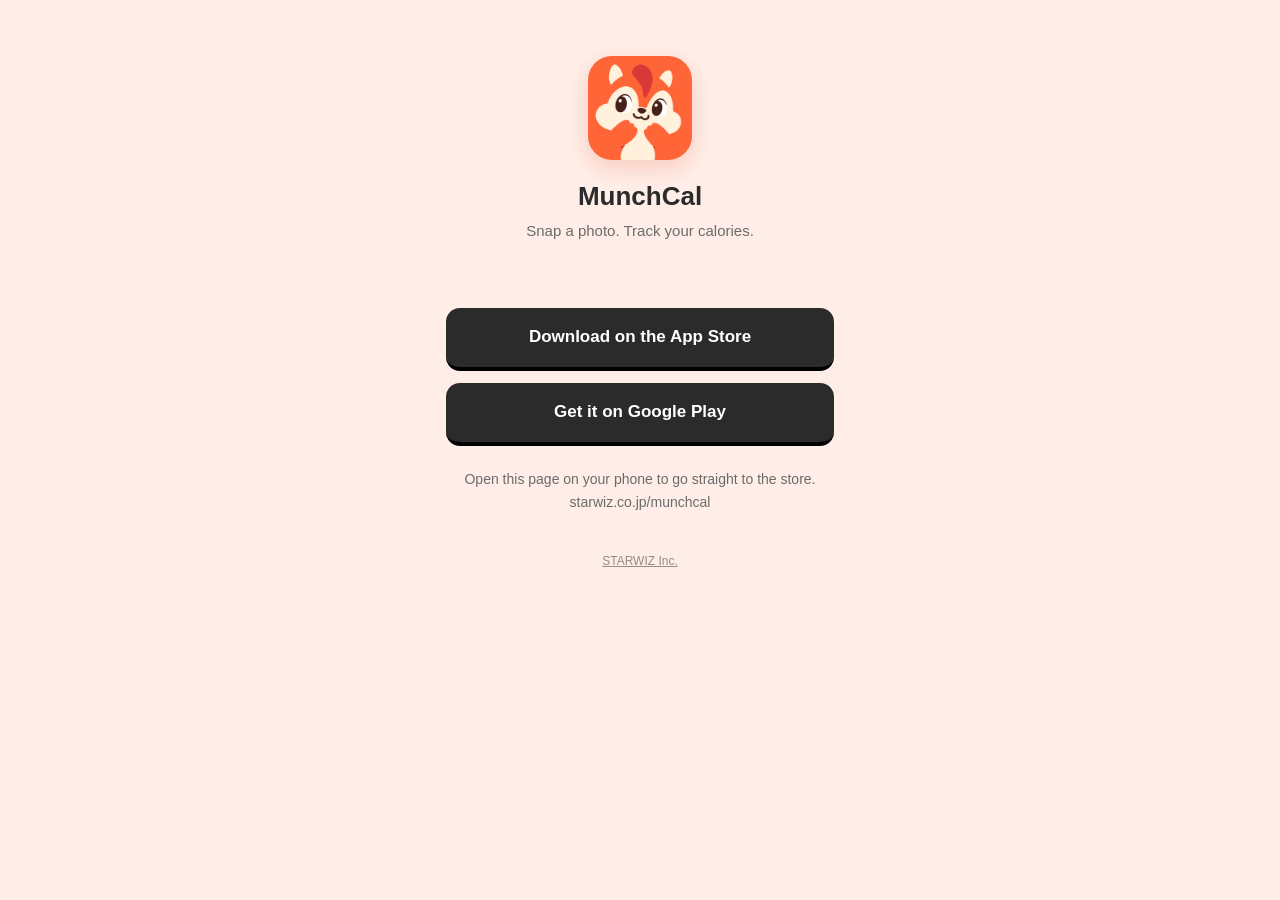
==== munchcal/index.html @ 8a417875 "MunchCal のスマートリンク（starwiz.co.jp/munchcal）を足す SNS に貼る1本のリンク。iPhone・iPad は App Store、Android は Google " ====
<!doctype html>
<html lang="ja">
<head>
<meta charset="utf-8">
<meta name="viewport" content="width=device-width,initial-scale=1">
<title>MunchCal | STARWIZ</title>
<meta name="description" content="写真を撮るだけでカロリーを記録。シマリスといっしょに続ける食事記録アプリ。">
<meta name="robots" content="noindex">
<meta name="theme-color" content="#FFEEE8">
<link rel="icon" href="../img/munchcal-favicon-48.png" type="image/png">
<link rel="apple-touch-icon" href="../img/munchcal-apple-touch-icon.png">
<meta property="og:type" content="website">
<meta property="og:site_name" content="MunchCal">
<meta property="og:title" content="MunchCal：AIカロリー計算・食事記録">
<meta property="og:description" content="写真を撮るだけでカロリーを記録。シマリスといっしょに続ける食事記録アプリ。">
<meta property="og:image" content="https://starwiz.co.jp/img/munchcal-og.png">
<meta property="og:image:width" content="512">
<meta property="og:image:height" content="512">
<meta name="twitter:card" content="summary">
<!--
  SNS のプロフィール・投稿に貼るための「1本のリンク」（2026-11-24）。
  https://starwiz.co.jp/munchcal?src=tiktok のように開くと、
    iPhone・iPad → App Store、Android → Google Play に自動で飛ぶ。
    パソコン・判定できない端末 → このページに両方のボタンを出す。
  TikTok・Instagram の中のブラウザで自動で飛ばない時のために、ボタンは常に出しておく。
  src（どこから来たか）は App Store の ct（キャンペーン名）と、Google Play の referrer（utm_source）に渡す。
  App Store Connect で数を見るには pt（会社の番号）も要る。わかったら下の PT に入れる。
-->
<style>
  :root{--bg:#FFEEE8;--paper:#FFFFFF;--ink:#2B2B2B;--sub:#6B6B6B;--brand:#FF6537;--brand-edge:#D64218;color-scheme:light}
  *{box-sizing:border-box}
  body{margin:0;min-height:100vh;background:var(--bg);color:var(--ink);font-family:"Hiragino Sans","Noto Sans JP",-apple-system,BlinkMacSystemFont,sans-serif;-webkit-font-smoothing:antialiased;line-height:1.7}
  main{max-width:420px;margin:0 auto;padding:56px 16px 40px;text-align:center}
  .logo{width:104px;height:104px;border-radius:24px;margin:0 auto 18px;display:block;box-shadow:0 8px 22px rgba(214,66,24,.20)}
  h1{font-size:26px;margin:0 0 4px;line-height:1.4}
  .lead{color:var(--sub);margin:0 0 28px;font-size:15px}
  .stores{display:flex;flex-direction:column;gap:12px}
  .btn{display:block;text-align:center;text-decoration:none;font-weight:700;font-size:17px;padding:15px 16px;border-radius:14px;background:#2B2B2B;color:#fff;border-bottom:4px solid #000}
  .btn.main{background:var(--brand);border-bottom-color:var(--brand-edge)}
  .status{font-size:14px;color:var(--sub);min-height:22px;margin:0 0 14px}
  .pc{margin-top:22px;font-size:14px;color:var(--sub)}
  footer{margin-top:36px;font-size:12px;color:#9A8A84}
  footer a{color:inherit}
</style>
</head>
<body>
<main>
  <img class="logo" src="../img/munchcal-icon.png" alt="MunchCal">
  <h1>MunchCal</h1>
  <p class="lead" id="lead">写真を撮るだけで、カロリーを記録。</p>
  <p class="status" id="status" aria-live="polite"></p>
  <div class="stores">
    <a class="btn" id="ios" href="https://apps.apple.com/app/id6827327851">App Store で入れる</a>
    <a class="btn" id="android" href="https://play.google.com/store/apps/details?id=jp.co.starwiz.pakumi">Google Play で入れる</a>
  </div>
  <p class="pc" id="pc" hidden>スマホでこのページを開くと、そのままストアに進めます。<br>starwiz.co.jp/munchcal</p>
  <footer><a href="../">STARWIZ Inc.</a></footer>
</main>
<script>
(function () {
  var APP_STORE_ID = '6827327851';
  var PLAY_PACKAGE = 'jp.co.starwiz.pakumi';
  var PT = ''; // App Store Connect の「会社の番号（provider token）」。わかったら入れる

  // どこから来たか（?src=tiktok など）。英数字・-・_ だけ、40文字まで
  var m = location.search.match(/[?&]src=([^&#]*)/);
  var src = m ? decodeURIComponent(m[1]).toLowerCase().replace(/[^a-z0-9_-]/g, '').slice(0, 40) : '';
  if (!src) src = 'direct';

  var ios = 'https://apps.apple.com/app/id' + APP_STORE_ID + '?ct=' + encodeURIComponent(src) + (PT ? '&pt=' + encodeURIComponent(PT) + '&mt=8' : '');
  var referrer = 'utm_source=' + src + '&utm_medium=smartlink&utm_campaign=munchcal';
  var android = 'https://play.google.com/store/apps/details?id=' + PLAY_PACKAGE + '&referrer=' + encodeURIComponent(referrer);

  var iosBtn = document.getElementById('ios');
  var andBtn = document.getElementById('android');
  iosBtn.href = ios;
  andBtn.href = android;

  // 日本語以外の人には英語で
  var ja = (navigator.language || '').toLowerCase().indexOf('ja') === 0;
  if (!ja) {
    document.documentElement.lang = 'en';
    document.getElementById('lead').textContent = 'Snap a photo. Track your calories.';
    iosBtn.textContent = 'Download on the App Store';
    andBtn.textContent = 'Get it on Google Play';
    document.getElementById('pc').innerHTML = 'Open this page on your phone to go straight to the store.<br>starwiz.co.jp/munchcal';
  }

  var ua = navigator.userAgent || '';
  // iPadOS はパソコンの Mac と名乗るので、指で触れる画面かどうかで見分ける
  var isIOS = /iPhone|iPad|iPod/.test(ua) || (/Macintosh/.test(ua) && navigator.maxTouchPoints > 1);
  var isAndroid = /Android/i.test(ua);
  var status = document.getElementById('status');

  if (isIOS || isAndroid) {
    var target = isIOS ? ios : android;
    var mine = isIOS ? iosBtn : andBtn;
    var other = isIOS ? andBtn : iosBtn;
    mine.className = 'btn main';
    other.parentNode.appendChild(other); // 自分の端末のボタンを上に
    status.textContent = ja ? 'ストアを開いています…' : 'Opening the store…';
    setTimeout(function () {
      // 自動で飛ばなかった時（アプリ内ブラウザなど）はボタンを押してもらう
      status.textContent = ja ? '開かない時は、下のボタンを押してください。' : 'If nothing happens, tap the button below.';
    }, 1500);
    location.replace(target);
  } else {
    document.getElementById('pc').hidden = false;
  }
})();
</script>
</body>
</html>
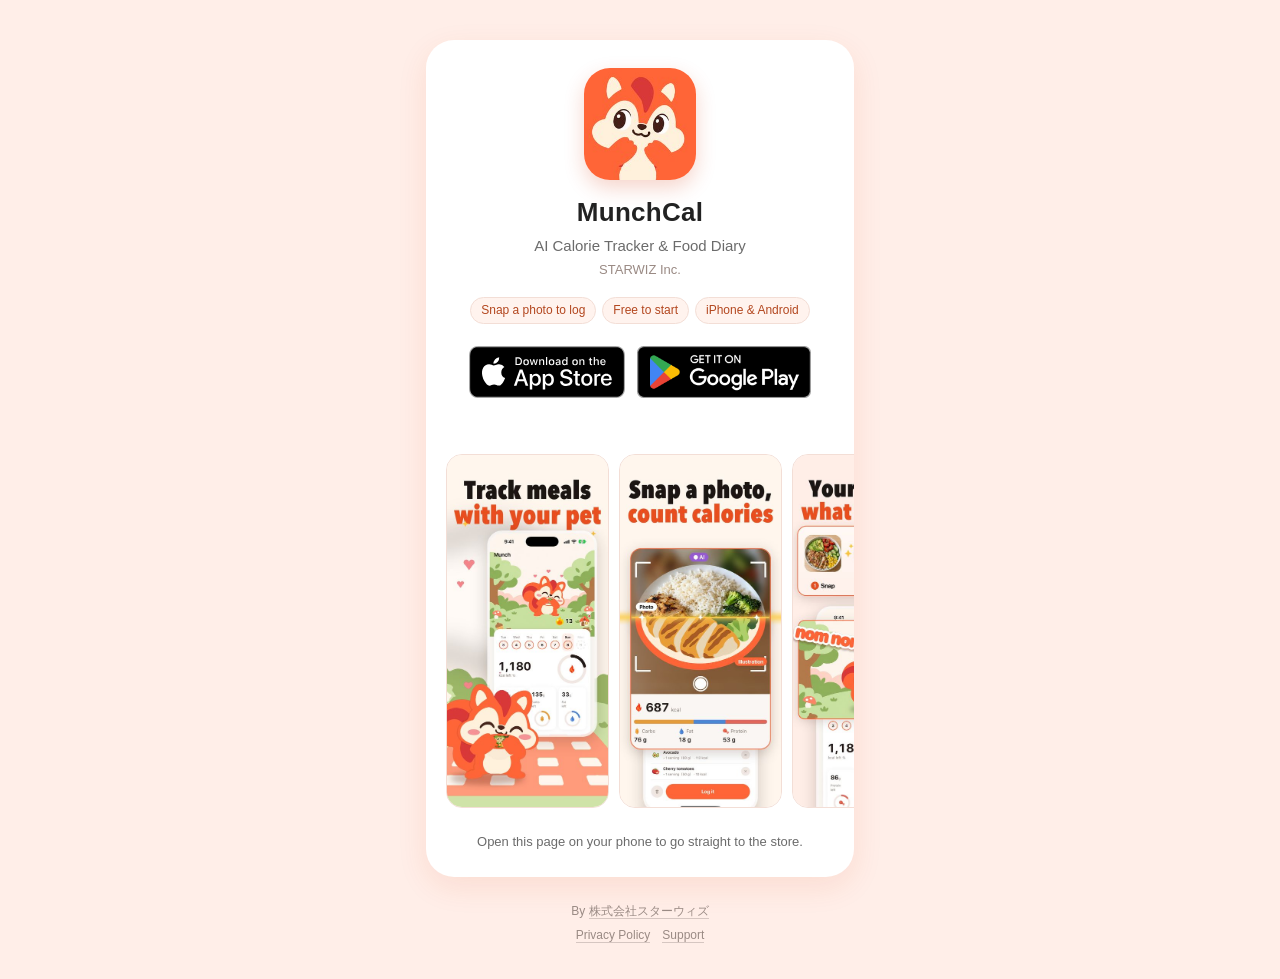
==== commit 9f0440d5: "MunchCal のリンクのページを作り直す：公式バッジ・画面3枚・開いた数の記録 - アイコンが空白になる不具合を直す（ストアへ進むと読み込み中の画像が止まるため、ページに埋め込む） - App S" ====
--- a/munchcal/index.html
+++ b/munchcal/index.html
@@ -2,110 +2,189 @@
 <html lang="ja">
 <head>
 <meta charset="utf-8">
-<meta name="viewport" content="width=device-width,initial-scale=1">
-<title>MunchCal | STARWIZ</title>
-<meta name="description" content="写真を撮るだけでカロリーを記録。シマリスといっしょに続ける食事記録アプリ。">
+<meta name="viewport" content="width=device-width,initial-scale=1,viewport-fit=cover">
+<title>MunchCal：AIカロリー計算・食事記録</title>
+<meta name="description" content="写真を撮るだけでカロリーを記録。シマリスといっしょに続ける食事記録アプリ。iPhone・Android 対応。">
 <meta name="robots" content="noindex">
 <meta name="theme-color" content="#FFEEE8">
-<link rel="icon" href="../img/munchcal-favicon-48.png" type="image/png">
-<link rel="apple-touch-icon" href="../img/munchcal-apple-touch-icon.png">
+<link rel="icon" href="/img/munchcal-favicon-48.png" type="image/png">
+<link rel="apple-touch-icon" href="/img/munchcal-apple-touch-icon.png">
+<meta name="apple-itunes-app" content="app-id=6827327851">
 <meta property="og:type" content="website">
 <meta property="og:site_name" content="MunchCal">
+<meta property="og:url" content="https://starwiz.co.jp/munchcal/">
 <meta property="og:title" content="MunchCal：AIカロリー計算・食事記録">
 <meta property="og:description" content="写真を撮るだけでカロリーを記録。シマリスといっしょに続ける食事記録アプリ。">
 <meta property="og:image" content="https://starwiz.co.jp/img/munchcal-og.png">
-<meta property="og:image:width" content="512">
-<meta property="og:image:height" content="512">
-<meta name="twitter:card" content="summary">
+<meta property="og:image:width" content="1200">
+<meta property="og:image:height" content="630">
+<meta name="twitter:card" content="summary_large_image">
+<meta name="twitter:image" content="https://starwiz.co.jp/img/munchcal-og.png">
 <!--
-  SNS のプロフィール・投稿に貼るための「1本のリンク」（2026-11-24）。
+  SNS に貼る「1本のリンク」（2026-11-24 作成、11-25 作り直し）。
   https://starwiz.co.jp/munchcal?src=tiktok のように開くと、
-    iPhone・iPad → App Store、Android → Google Play に自動で飛ぶ。
-    パソコン・判定できない端末 → このページに両方のボタンを出す。
-  TikTok・Instagram の中のブラウザで自動で飛ばない時のために、ボタンは常に出しておく。
-  src（どこから来たか）は App Store の ct（キャンペーン名）と、Google Play の referrer（utm_source）に渡す。
-  App Store Connect で数を見るには pt（会社の番号）も要る。わかったら下の PT に入れる。
+    iPhone・iPad → App Store、Android → Google Play に自動で進む。パソコンなどでは両方のバッジを出す。
+  TikTok・Instagram の中のブラウザで自動で進まない時のために、バッジは常に出しておく。
+  src（どこから来たか）は App Store の ct、Google Play の referrer（utm_source）に渡す。
+  開いた数：Supabase の events 表に name='link.open'（開いた）／'link.click'（バッジを押した）で1行ずつ入れる。
+    個人を特定する情報は入れない（端末ごとの乱数・どこから来たか・端末の種類・言語だけ）。
+    数え方の SQL は starwiz-kit/docs/supabase-events.sql と同じ表。
+  アイコンはページに埋め込んである（ストアへ進むと読み込み中の画像が止まり、空白になるため）。
 -->
 <style>
-  :root{--bg:#FFEEE8;--paper:#FFFFFF;--ink:#2B2B2B;--sub:#6B6B6B;--brand:#FF6537;--brand-edge:#D64218;color-scheme:light}
+  :root{--bg:#FFEEE8;--paper:#FFFFFF;--ink:#222222;--sub:#6B6B6B;--mute:#9A8A84;--line:#F3DED6;--brand:#FF6537;color-scheme:light}
   *{box-sizing:border-box}
-  body{margin:0;min-height:100vh;background:var(--bg);color:var(--ink);font-family:"Hiragino Sans","Noto Sans JP",-apple-system,BlinkMacSystemFont,sans-serif;-webkit-font-smoothing:antialiased;line-height:1.7}
-  main{max-width:420px;margin:0 auto;padding:56px 16px 40px;text-align:center}
-  .logo{width:104px;height:104px;border-radius:24px;margin:0 auto 18px;display:block;box-shadow:0 8px 22px rgba(214,66,24,.20)}
-  h1{font-size:26px;margin:0 0 4px;line-height:1.4}
-  .lead{color:var(--sub);margin:0 0 28px;font-size:15px}
-  .stores{display:flex;flex-direction:column;gap:12px}
-  .btn{display:block;text-align:center;text-decoration:none;font-weight:700;font-size:17px;padding:15px 16px;border-radius:14px;background:#2B2B2B;color:#fff;border-bottom:4px solid #000}
-  .btn.main{background:var(--brand);border-bottom-color:var(--brand-edge)}
-  .status{font-size:14px;color:var(--sub);min-height:22px;margin:0 0 14px}
-  .pc{margin-top:22px;font-size:14px;color:var(--sub)}
-  footer{margin-top:36px;font-size:12px;color:#9A8A84}
-  footer a{color:inherit}
+  html{-webkit-text-size-adjust:100%}
+  body{margin:0;min-height:100vh;background:var(--bg);color:var(--ink);font-family:-apple-system,BlinkMacSystemFont,"Hiragino Sans","Noto Sans JP",sans-serif;-webkit-font-smoothing:antialiased;line-height:1.6}
+  main{max-width:460px;margin:0 auto;padding:40px 16px 32px}
+  .card{background:var(--paper);border-radius:28px;padding:28px 20px 24px;box-shadow:0 10px 30px rgba(214,66,24,.10);text-align:center}
+  .logo{width:112px;height:112px;border-radius:26px;display:block;margin:0 auto 16px;box-shadow:0 8px 20px rgba(214,66,24,.22)}
+  h1{font-size:26px;margin:0;line-height:1.3;letter-spacing:.01em}
+  .sub{margin:4px 0 2px;font-size:15px;color:var(--sub)}
+  .dev{margin:0;font-size:13px;color:var(--mute)}
+  .chips{display:flex;justify-content:center;flex-wrap:wrap;gap:6px;margin:16px 0 22px;padding:0;list-style:none}
+  .chips li{font-size:12px;color:#B3471F;background:#FFF3EE;border:1px solid var(--line);border-radius:999px;padding:3px 10px}
+  .badges{display:flex;flex-direction:column;align-items:center;gap:12px}
+  .badges a{display:block;line-height:0;border-radius:10px;-webkit-tap-highlight-color:transparent}
+  .badges a:active{opacity:.75}
+  .badges img{height:56px;width:auto;display:block}
+  .status{font-size:13px;color:var(--sub);margin:14px 0 0;min-height:20px}
+  .shots{display:flex;gap:10px;overflow-x:auto;scroll-snap-type:x mandatory;margin:22px -20px 0;padding:0 20px 6px;scrollbar-width:none}
+  .shots::-webkit-scrollbar{display:none}
+  .shots img{flex:none;width:42%;max-width:170px;aspect-ratio:1320/2868;height:auto;border-radius:16px;scroll-snap-align:center;background:#FFF3EE;border:1px solid var(--line)}
+  .pc{margin:18px 0 0;font-size:13px;color:var(--sub)}
+  footer{margin-top:22px;text-align:center;font-size:12px;color:var(--mute);line-height:2}
+  footer a{color:inherit;text-decoration:none;border-bottom:1px solid rgba(154,138,132,.4)}
+  @media (min-width:700px){.badges{flex-direction:row;justify-content:center}.badges img{height:52px}}
 </style>
 </head>
 <body>
 <main>
-  <img class="logo" src="../img/munchcal-icon.png" alt="MunchCal">
-  <h1>MunchCal</h1>
-  <p class="lead" id="lead">写真を撮るだけで、カロリーを記録。</p>
-  <p class="status" id="status" aria-live="polite"></p>
-  <div class="stores">
-    <a class="btn" id="ios" href="https://apps.apple.com/app/id6827327851">App Store で入れる</a>
-    <a class="btn" id="android" href="https://play.google.com/store/apps/details?id=jp.co.starwiz.pakumi">Google Play で入れる</a>
-  </div>
-  <p class="pc" id="pc" hidden>スマホでこのページを開くと、そのままストアに進めます。<br>starwiz.co.jp/munchcal</p>
-  <footer><a href="../">STARWIZ Inc.</a></footer>
+  <section class="card">
+    <img class="logo" src="[data-uri]" width="112" height="112" alt="MunchCal のアイコン">
+    <h1>MunchCal</h1>
+    <p class="sub" id="sub">AIカロリー計算・食事記録</p>
+    <p class="dev" id="dev">株式会社スターウィズ</p>
+    <ul class="chips" id="chips">
+      <li>写真を撮るだけで記録</li>
+      <li>無料ではじめられます</li>
+      <li>iPhone・Android</li>
+    </ul>
+    <div class="badges" id="badges">
+      <a id="ios" href="https://apps.apple.com/app/id6827327851" aria-label="App Store からダウンロード"><img id="iosImg" src="/img/badges/appstore-ja.svg" alt="App Store からダウンロード" height="56"></a>
+      <a id="android" href="https://play.google.com/store/apps/details?id=jp.co.starwiz.pakumi" aria-label="Google Play で手に入れよう"><img id="andImg" src="/img/badges/googleplay-ja.png" alt="Google Play で手に入れよう" height="56"></a>
+    </div>
+    <p class="status" id="status" aria-live="polite"></p>
+    <div class="shots" id="shots">
+      <img src="/img/munchcal/ss-ja-1.jpg" alt="ペットと一緒に楽しく食事記録" loading="lazy" decoding="async">
+      <img src="/img/munchcal/ss-ja-2.jpg" alt="撮るだけでカロリー計算" loading="lazy" decoding="async">
+      <img src="/img/munchcal/ss-ja-3.jpg" alt="撮った料理をペットもパクッ" loading="lazy" decoding="async">
+    </div>
+    <p class="pc" id="pc" hidden>スマホでこのページを開くと、そのままストアに進めます。</p>
+  </section>
+  <footer>
+    <span id="by">提供：</span><a href="/">株式会社スターウィズ</a><br>
+    <a href="/privacy.html" id="privacy">プライバシーポリシー</a>　<a href="/support.html" id="support">サポート</a>
+  </footer>
 </main>
 <script>
 (function () {
   var APP_STORE_ID = '6827327851';
   var PLAY_PACKAGE = 'jp.co.starwiz.pakumi';
-  var PT = ''; // App Store Connect の「会社の番号（provider token）」。わかったら入れる
+  var PT = ''; // App Store Connect の「会社の番号（provider token）」。わかったら入れると、App Store Connect でも src ごとの数が出る
+  var SUPABASE_URL = 'https://dyfrhyywdousgirlpksj.supabase.co';
+  var SUPABASE_KEY = 'sb_publishable_6mifftlLfMeXnXjSLCMWtA_w7mh5keb'; // 公開してよい鍵（アプリにも入っている）。表には「足す」ことしかできない
 
   // どこから来たか（?src=tiktok など）。英数字・-・_ だけ、40文字まで
   var m = location.search.match(/[?&]src=([^&#]*)/);
-  var src = m ? decodeURIComponent(m[1]).toLowerCase().replace(/[^a-z0-9_-]/g, '').slice(0, 40) : '';
-  if (!src) src = 'direct';
+  var src = '';
+  try { src = m ? decodeURIComponent(m[1]) : ''; } catch (e) { src = ''; }
+  src = src.toLowerCase().replace(/[^a-z0-9_-]/g, '').slice(0, 40) || 'direct';
 
   var ios = 'https://apps.apple.com/app/id' + APP_STORE_ID + '?ct=' + encodeURIComponent(src) + (PT ? '&pt=' + encodeURIComponent(PT) + '&mt=8' : '');
-  var referrer = 'utm_source=' + src + '&utm_medium=smartlink&utm_campaign=munchcal';
-  var android = 'https://play.google.com/store/apps/details?id=' + PLAY_PACKAGE + '&referrer=' + encodeURIComponent(referrer);
+  var android = 'https://play.google.com/store/apps/details?id=' + PLAY_PACKAGE + '&referrer=' +
+    encodeURIComponent('utm_source=' + src + '&utm_medium=smartlink&utm_campaign=munchcal');
 
-  var iosBtn = document.getElementById('ios');
-  var andBtn = document.getElementById('android');
-  iosBtn.href = ios;
-  andBtn.href = android;
-
-  // 日本語以外の人には英語で
-  var ja = (navigator.language || '').toLowerCase().indexOf('ja') === 0;
-  if (!ja) {
-    document.documentElement.lang = 'en';
-    document.getElementById('lead').textContent = 'Snap a photo. Track your calories.';
-    iosBtn.textContent = 'Download on the App Store';
-    andBtn.textContent = 'Get it on Google Play';
-    document.getElementById('pc').innerHTML = 'Open this page on your phone to go straight to the store.<br>starwiz.co.jp/munchcal';
-  }
+  var $ = function (id) { return document.getElementById(id); };
+  $('ios').href = ios;
+  $('android').href = android;
 
   var ua = navigator.userAgent || '';
   // iPadOS はパソコンの Mac と名乗るので、指で触れる画面かどうかで見分ける
   var isIOS = /iPhone|iPad|iPod/.test(ua) || (/Macintosh/.test(ua) && navigator.maxTouchPoints > 1);
   var isAndroid = /Android/i.test(ua);
-  var status = document.getElementById('status');
+  var platform = isIOS ? 'ios' : isAndroid ? 'android' : 'desktop';
+  var inapp = /musical_ly|BytedanceWebview|TikTok/i.test(ua) ? 'tiktok'
+    : /Instagram/i.test(ua) ? 'instagram'
+    : /FBAN|FBAV|FB_IAB/i.test(ua) ? 'facebook'
+    : /\bLine\//i.test(ua) ? 'line'
+    : /Twitter/i.test(ua) ? 'x'
+    : /YouTube/i.test(ua) ? 'youtube' : 'none';
+  var lang = (navigator.language || '').toLowerCase();
+  var ja = lang.indexOf('ja') === 0;
+
+  // 日本語以外の人には英語で
+  if (!ja) {
+    document.documentElement.lang = 'en';
+    document.title = 'MunchCal: AI Calorie Tracker';
+    $('sub').textContent = 'AI Calorie Tracker & Food Diary';
+    $('dev').textContent = 'STARWIZ Inc.';
+    $('chips').innerHTML = '<li>Snap a photo to log</li><li>Free to start</li><li>iPhone & Android</li>';
+    $('iosImg').src = '/img/badges/appstore-en.svg'; $('iosImg').alt = 'Download on the App Store'; $('ios').setAttribute('aria-label', 'Download on the App Store');
+    $('andImg').src = '/img/badges/googleplay-en.png'; $('andImg').alt = 'Get it on Google Play'; $('android').setAttribute('aria-label', 'Get it on Google Play');
+    var shots = $('shots').getElementsByTagName('img');
+    var alts = ['Log meals with your pet', 'Snap to count calories', 'Your pet eats what you eat'];
+    for (var i = 0; i < shots.length; i++) { shots[i].src = '/img/munchcal/ss-en-' + (i + 1) + '.jpg'; shots[i].alt = alts[i]; }
+    $('pc').textContent = 'Open this page on your phone to go straight to the store.';
+    $('by').textContent = 'By ';
+    $('privacy').textContent = 'Privacy Policy'; $('support').textContent = 'Support';
+  }
+
+  // ---- 開いた数の記録（個人を特定する情報は送らない） ----
+  function rand(n) {
+    var s = '', c = '0123456789abcdef';
+    try { var a = new Uint8Array(n); crypto.getRandomValues(a); for (var i = 0; i < n; i++) s += c[a[i] & 15]; }
+    catch (e) { for (var j = 0; j < n; j++) s += c[Math.floor(Math.random() * 16)]; }
+    return s;
+  }
+  var device = '';
+  try { device = localStorage.getItem('sw_link_device') || ''; if (!device) { device = rand(32); localStorage.setItem('sw_link_device', device); } }
+  catch (e) { device = rand(32); }
+  var session = rand(12);
+  var refHost = '';
+  try { refHost = document.referrer ? new URL(document.referrer).hostname.slice(0, 64) : ''; } catch (e) {}
+
+  function log(name, extra) {
+    var props = { src: src, platform: platform, inapp: inapp, lang: lang.slice(0, 8), ref: refHost };
+    if (extra) for (var k in extra) props[k] = extra[k];
+    try {
+      return fetch(SUPABASE_URL + '/rest/v1/events', {
+        method: 'POST', keepalive: true,
+        headers: { 'apikey': SUPABASE_KEY, 'Content-Type': 'application/json', 'Prefer': 'return=minimal' },
+        body: JSON.stringify({ app: 'pakumi', device_id: device, session: session, name: name, props: props, at: new Date().toISOString() })
+      }).catch(function () {});
+    } catch (e) { return Promise.resolve(); }
+  }
+  // 時間がかかっても、ストアへ進むのを待たせすぎない
+  function within(p, ms) { return Promise.race([p, new Promise(function (r) { setTimeout(r, ms); })]); }
+
+  var opened = log('link.open');
+  $('ios').addEventListener('click', function () { log('link.click', { store: 'app_store' }); });
+  $('android').addEventListener('click', function () { log('link.click', { store: 'google_play' }); });
 
   if (isIOS || isAndroid) {
-    var target = isIOS ? ios : android;
-    var mine = isIOS ? iosBtn : andBtn;
-    var other = isIOS ? andBtn : iosBtn;
-    mine.className = 'btn main';
-    other.parentNode.appendChild(other); // 自分の端末のボタンを上に
-    status.textContent = ja ? 'ストアを開いています…' : 'Opening the store…';
-    setTimeout(function () {
-      // 自動で飛ばなかった時（アプリ内ブラウザなど）はボタンを押してもらう
-      status.textContent = ja ? '開かない時は、下のボタンを押してください。' : 'If nothing happens, tap the button below.';
-    }, 1500);
-    location.replace(target);
+    // 自分の端末のバッジを上に
+    if (isAndroid) $('badges').insertBefore($('android'), $('ios'));
+    $('status').textContent = ja ? 'ストアを開いています…' : 'Opening the store…';
+    within(opened, 700).then(function () {
+      location.replace(isIOS ? ios : android);
+      // 自動で進まなかった時（アプリ内ブラウザなど）のための一言
+      setTimeout(function () {
+        $('status').textContent = ja ? '自動で開かない時は、上のボタンから開けます。' : 'If the store didn’t open, tap the button above.';
+      }, 1800);
+    });
   } else {
-    document.getElementById('pc').hidden = false;
+    $('pc').hidden = false;
   }
 })();
 </script>
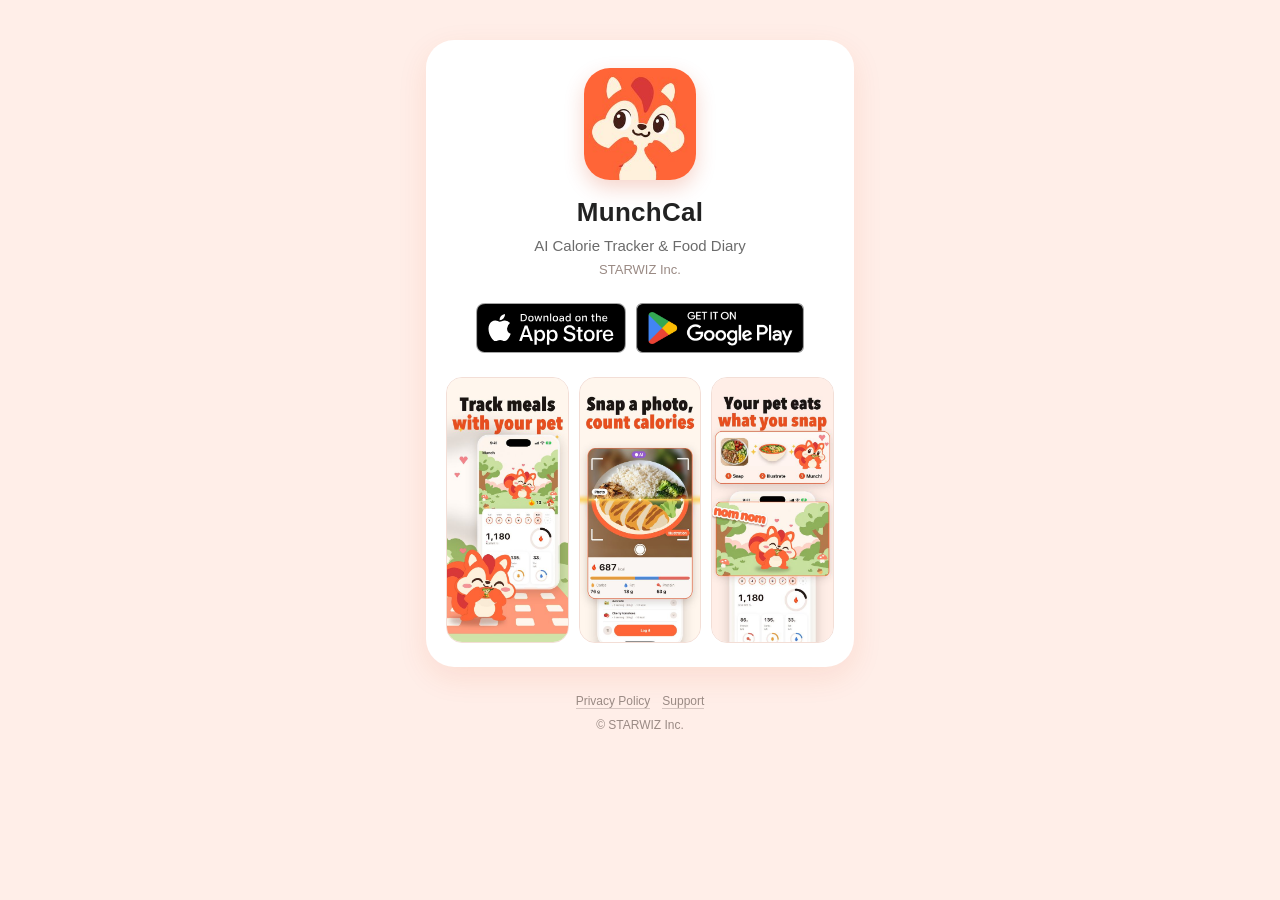
==== commit 97b42996: "MunchCal のリンクのページ：余計な文言を外して整える 札（写真を撮るだけで記録 など）・「ストアを開いています」などの案内文・パソコン向けの一文を外す。 バッジは横並び・同じ高さに、画面3枚は" ====
--- a/munchcal/index.html
+++ b/munchcal/index.html
@@ -42,20 +42,17 @@
   h1{font-size:26px;margin:0;line-height:1.3;letter-spacing:.01em}
   .sub{margin:4px 0 2px;font-size:15px;color:var(--sub)}
   .dev{margin:0;font-size:13px;color:var(--mute)}
-  .chips{display:flex;justify-content:center;flex-wrap:wrap;gap:6px;margin:16px 0 22px;padding:0;list-style:none}
-  .chips li{font-size:12px;color:#B3471F;background:#FFF3EE;border:1px solid var(--line);border-radius:999px;padding:3px 10px}
-  .badges{display:flex;flex-direction:column;align-items:center;gap:12px}
+  .badges{display:flex;justify-content:center;align-items:center;flex-wrap:wrap;gap:10px;margin:22px 0 0}
   .badges a{display:block;line-height:0;border-radius:10px;-webkit-tap-highlight-color:transparent}
   .badges a:active{opacity:.75}
-  .badges img{height:56px;width:auto;display:block}
-  .status{font-size:13px;color:var(--sub);margin:14px 0 0;min-height:20px}
-  .shots{display:flex;gap:10px;overflow-x:auto;scroll-snap-type:x mandatory;margin:22px -20px 0;padding:0 20px 6px;scrollbar-width:none}
+  .badges img{height:46px;width:auto;display:block}
+  .shots{display:flex;gap:10px;overflow-x:auto;scroll-snap-type:x mandatory;margin:24px -20px 0;padding:0 20px 4px;scrollbar-width:none}
   .shots::-webkit-scrollbar{display:none}
   .shots img{flex:none;width:42%;max-width:170px;aspect-ratio:1320/2868;height:auto;border-radius:16px;scroll-snap-align:center;background:#FFF3EE;border:1px solid var(--line)}
-  .pc{margin:18px 0 0;font-size:13px;color:var(--sub)}
   footer{margin-top:22px;text-align:center;font-size:12px;color:var(--mute);line-height:2}
   footer a{color:inherit;text-decoration:none;border-bottom:1px solid rgba(154,138,132,.4)}
-  @media (min-width:700px){.badges{flex-direction:row;justify-content:center}.badges img{height:52px}}
+  @media (min-width:420px){.badges img{height:50px}}
+  @media (min-width:700px){.shots{overflow:visible;margin:24px 0 0;padding:0}.shots img{width:calc((100% - 20px)/3)}}
 </style>
 </head>
 <body>
@@ -65,26 +62,19 @@
     <h1>MunchCal</h1>
     <p class="sub" id="sub">AIカロリー計算・食事記録</p>
     <p class="dev" id="dev">株式会社スターウィズ</p>
-    <ul class="chips" id="chips">
-      <li>写真を撮るだけで記録</li>
-      <li>無料ではじめられます</li>
-      <li>iPhone・Android</li>
-    </ul>
     <div class="badges" id="badges">
       <a id="ios" href="https://apps.apple.com/app/id6827327851" aria-label="App Store からダウンロード"><img id="iosImg" src="/img/badges/appstore-ja.svg" alt="App Store からダウンロード" height="56"></a>
       <a id="android" href="https://play.google.com/store/apps/details?id=jp.co.starwiz.pakumi" aria-label="Google Play で手に入れよう"><img id="andImg" src="/img/badges/googleplay-ja.png" alt="Google Play で手に入れよう" height="56"></a>
     </div>
-    <p class="status" id="status" aria-live="polite"></p>
     <div class="shots" id="shots">
       <img src="/img/munchcal/ss-ja-1.jpg" alt="ペットと一緒に楽しく食事記録" loading="lazy" decoding="async">
       <img src="/img/munchcal/ss-ja-2.jpg" alt="撮るだけでカロリー計算" loading="lazy" decoding="async">
       <img src="/img/munchcal/ss-ja-3.jpg" alt="撮った料理をペットもパクッ" loading="lazy" decoding="async">
     </div>
-    <p class="pc" id="pc" hidden>スマホでこのページを開くと、そのままストアに進めます。</p>
   </section>
   <footer>
-    <span id="by">提供：</span><a href="/">株式会社スターウィズ</a><br>
-    <a href="/privacy.html" id="privacy">プライバシーポリシー</a>　<a href="/support.html" id="support">サポート</a>
+    <a href="/privacy.html" id="privacy">プライバシーポリシー</a>　<a href="/support.html" id="support">サポート</a><br>
+    © STARWIZ Inc.
   </footer>
 </main>
 <script>
@@ -129,14 +119,11 @@
     document.title = 'MunchCal: AI Calorie Tracker';
     $('sub').textContent = 'AI Calorie Tracker & Food Diary';
     $('dev').textContent = 'STARWIZ Inc.';
-    $('chips').innerHTML = '<li>Snap a photo to log</li><li>Free to start</li><li>iPhone & Android</li>';
     $('iosImg').src = '/img/badges/appstore-en.svg'; $('iosImg').alt = 'Download on the App Store'; $('ios').setAttribute('aria-label', 'Download on the App Store');
     $('andImg').src = '/img/badges/googleplay-en.png'; $('andImg').alt = 'Get it on Google Play'; $('android').setAttribute('aria-label', 'Get it on Google Play');
     var shots = $('shots').getElementsByTagName('img');
     var alts = ['Log meals with your pet', 'Snap to count calories', 'Your pet eats what you eat'];
     for (var i = 0; i < shots.length; i++) { shots[i].src = '/img/munchcal/ss-en-' + (i + 1) + '.jpg'; shots[i].alt = alts[i]; }
-    $('pc').textContent = 'Open this page on your phone to go straight to the store.';
-    $('by').textContent = 'By ';
     $('privacy').textContent = 'Privacy Policy'; $('support').textContent = 'Support';
   }
 
@@ -175,16 +162,7 @@
   if (isIOS || isAndroid) {
     // 自分の端末のバッジを上に
     if (isAndroid) $('badges').insertBefore($('android'), $('ios'));
-    $('status').textContent = ja ? 'ストアを開いています…' : 'Opening the store…';
-    within(opened, 700).then(function () {
-      location.replace(isIOS ? ios : android);
-      // 自動で進まなかった時（アプリ内ブラウザなど）のための一言
-      setTimeout(function () {
-        $('status').textContent = ja ? '自動で開かない時は、上のボタンから開けます。' : 'If the store didn’t open, tap the button above.';
-      }, 1800);
-    });
-  } else {
-    $('pc').hidden = false;
+    within(opened, 700).then(function () { location.replace(isIOS ? ios : android); });
   }
 })();
 </script>
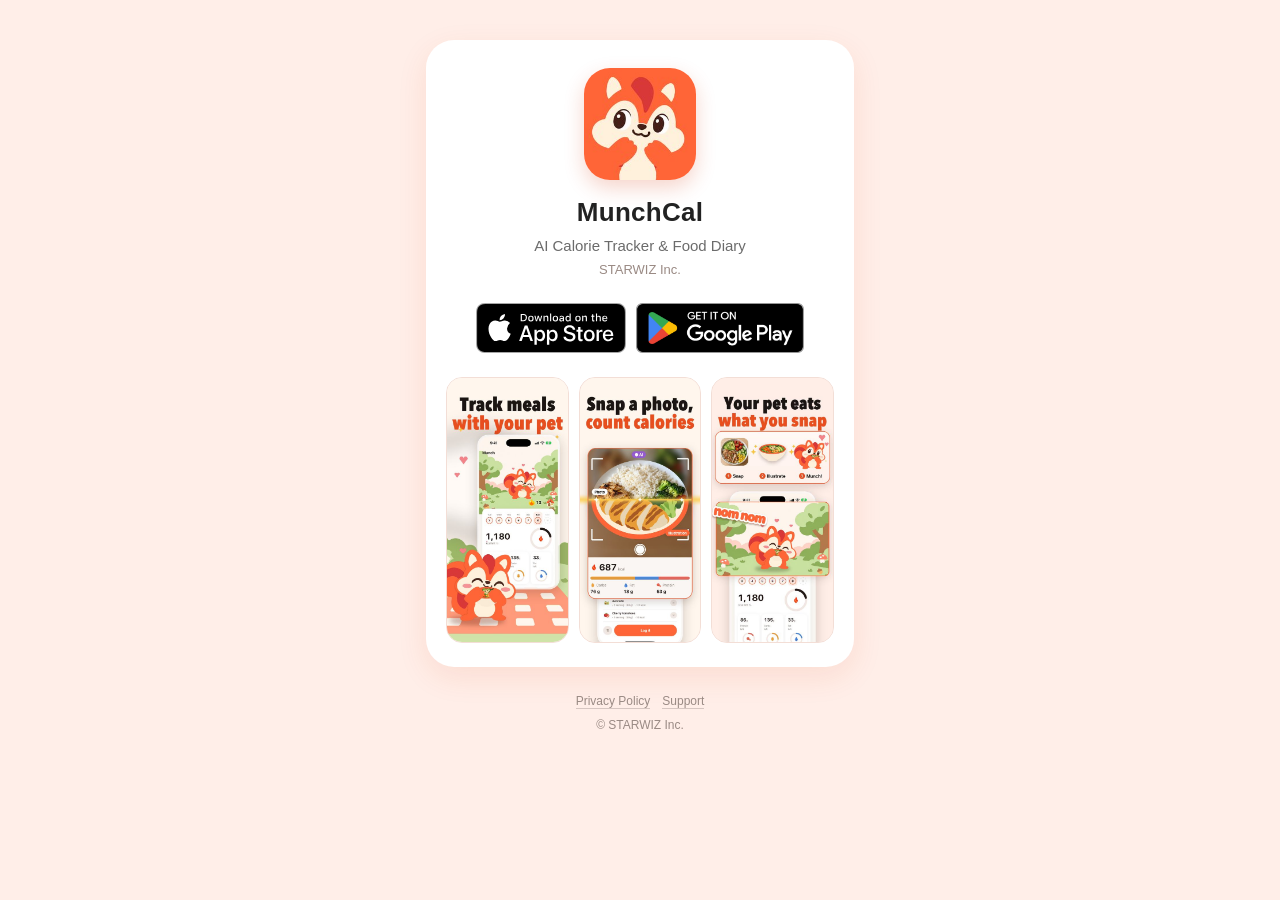
==== commit 57e9af47: "MunchCal のリンクのページ：スマホでは自分の端末のバッジだけを出す 公式バッジは App Store と Google Play で縦横の比率が違い、並べると大きさがそろわない。 スマホでは自" ====
--- a/munchcal/index.html
+++ b/munchcal/index.html
@@ -52,6 +52,7 @@
   footer{margin-top:22px;text-align:center;font-size:12px;color:var(--mute);line-height:2}
   footer a{color:inherit;text-decoration:none;border-bottom:1px solid rgba(154,138,132,.4)}
   @media (min-width:420px){.badges img{height:50px}}
+  .badges.one img{height:60px}
   @media (min-width:700px){.shots{overflow:visible;margin:24px 0 0;padding:0}.shots img{width:calc((100% - 20px)/3)}}
 </style>
 </head>
@@ -160,8 +161,9 @@
   $('android').addEventListener('click', function () { log('link.click', { store: 'google_play' }); });
 
   if (isIOS || isAndroid) {
-    // 自分の端末のバッジを上に
-    if (isAndroid) $('badges').insertBefore($('android'), $('ios'));
+    // スマホでは自分の端末のバッジだけを大きく出す（公式バッジは縦横の比率が違い、並べると大きさがそろわないため）
+    (isIOS ? $('android') : $('ios')).style.display = 'none';
+    $('badges').className = 'badges one';
     within(opened, 700).then(function () { location.replace(isIOS ? ios : android); });
   }
 })();
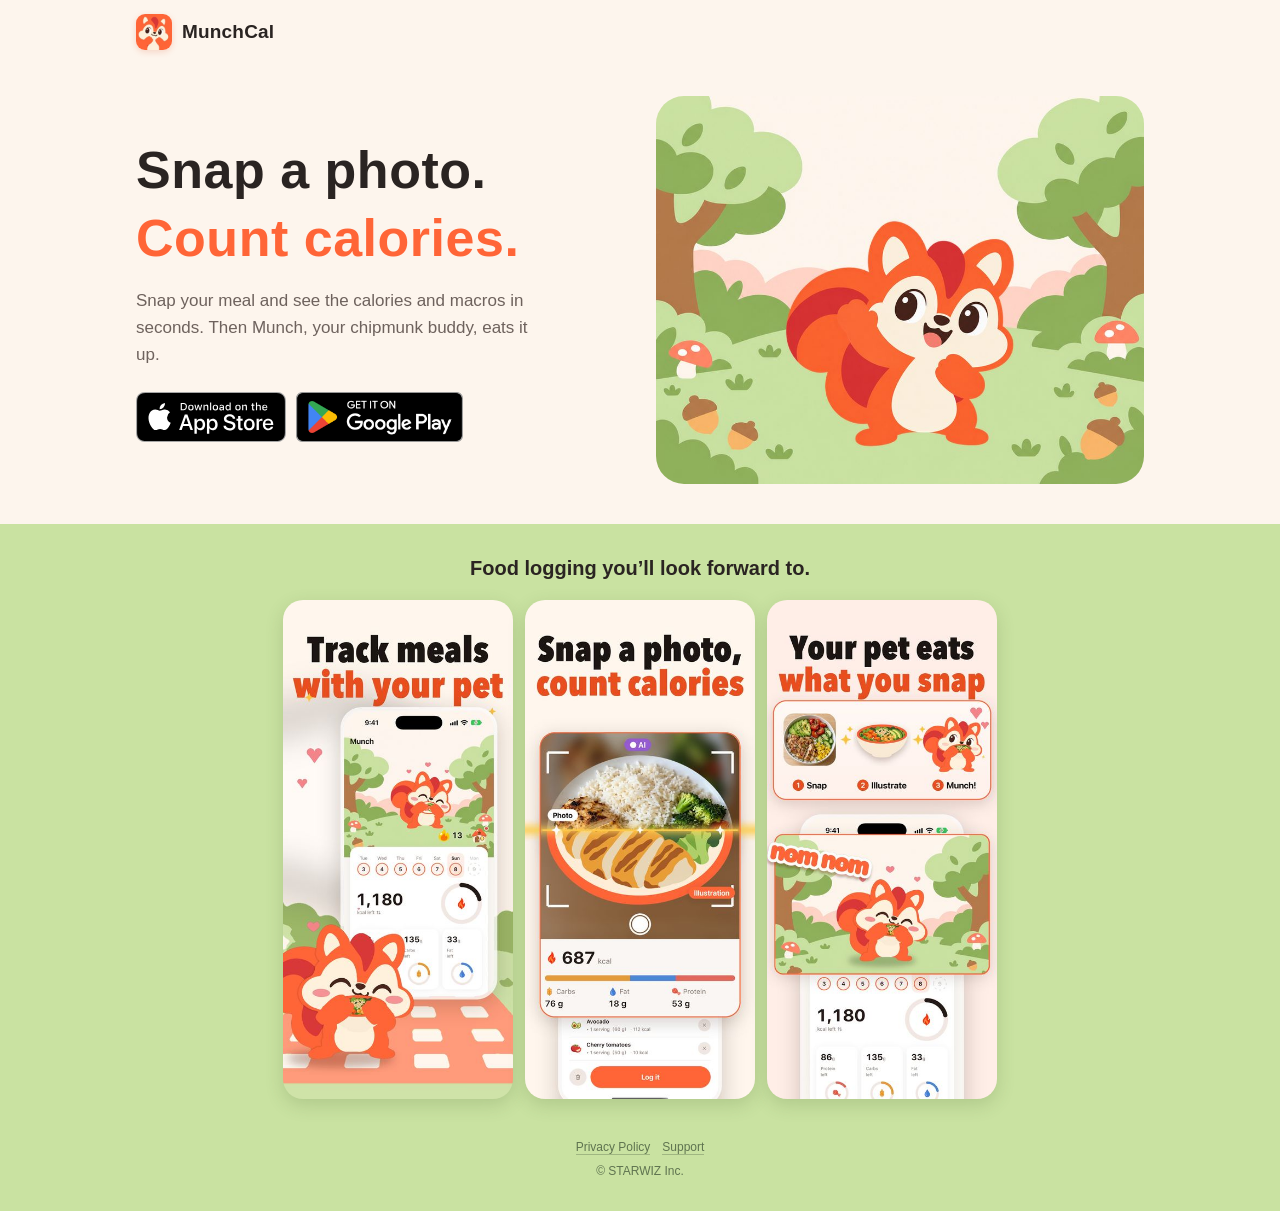
==== commit e935d59f: "MunchCal のリンクのページを Finch・Cal AI の形に作り直す お手本（2026-11-25 にスマホとして開いて確認）： - Finch：大きな見出し → 端末のストアのバッジ1つ " ====
--- a/munchcal/index.html
+++ b/munchcal/index.html
@@ -4,80 +4,104 @@
 <meta charset="utf-8">
 <meta name="viewport" content="width=device-width,initial-scale=1,viewport-fit=cover">
 <title>MunchCal：AIカロリー計算・食事記録</title>
-<meta name="description" content="写真を撮るだけでカロリーを記録。シマリスといっしょに続ける食事記録アプリ。iPhone・Android 対応。">
+<meta name="description" content="写真を撮るだけで、AIがカロリーとPFCを計算。記録した料理は、相棒のシマリス「マンチ」がパクッと食べてくれます。">
 <meta name="robots" content="noindex">
-<meta name="theme-color" content="#FFEEE8">
+<meta name="theme-color" content="#FDF5ED">
 <link rel="icon" href="/img/munchcal-favicon-48.png" type="image/png">
 <link rel="apple-touch-icon" href="/img/munchcal-apple-touch-icon.png">
-<meta name="apple-itunes-app" content="app-id=6827327851">
+<link rel="preload" as="image" href="/img/munchcal/hero.jpg">
 <meta property="og:type" content="website">
 <meta property="og:site_name" content="MunchCal">
 <meta property="og:url" content="https://starwiz.co.jp/munchcal/">
 <meta property="og:title" content="MunchCal：AIカロリー計算・食事記録">
-<meta property="og:description" content="写真を撮るだけでカロリーを記録。シマリスといっしょに続ける食事記録アプリ。">
+<meta property="og:description" content="写真を撮るだけで、AIがカロリーとPFCを計算。相棒のシマリス「マンチ」と続ける食事記録アプリ。">
 <meta property="og:image" content="https://starwiz.co.jp/img/munchcal-og.png">
 <meta property="og:image:width" content="1200">
 <meta property="og:image:height" content="630">
 <meta name="twitter:card" content="summary_large_image">
 <meta name="twitter:image" content="https://starwiz.co.jp/img/munchcal-og.png">
 <!--
-  SNS に貼る「1本のリンク」（2026-11-24 作成、11-25 作り直し）。
+  SNS に貼る「1本のリンク」（2026-11-24 作成、11-25 お手本アプリの形に作り直し）。
+  形のお手本（2026-11-25 にスマホとして開いて確認）：
+    Finch（https://finchcare.com/）…大きな見出し → 端末のストアのバッジ1つ → キャラのいる場面
+    Cal AI（https://www.calai.app/）…見出し・説明・バッジの下にアプリの画面
   https://starwiz.co.jp/munchcal?src=tiktok のように開くと、
     iPhone・iPad → App Store、Android → Google Play に自動で進む。パソコンなどでは両方のバッジを出す。
-  TikTok・Instagram の中のブラウザで自動で進まない時のために、バッジは常に出しておく。
   src（どこから来たか）は App Store の ct、Google Play の referrer（utm_source）に渡す。
   開いた数：Supabase の events 表に name='link.open'（開いた）／'link.click'（バッジを押した）で1行ずつ入れる。
     個人を特定する情報は入れない（端末ごとの乱数・どこから来たか・端末の種類・言語だけ）。
-    数え方の SQL は starwiz-kit/docs/supabase-events.sql と同じ表。
-  アイコンはページに埋め込んである（ストアへ進むと読み込み中の画像が止まり、空白になるため）。
+  文言は App Store の説明文（app-food/store/metadata_ja.txt）から取った。
+  アイコンはページに埋め込み、場面の絵は読み込みを待ってからストアへ進む（進むと読み込み中の画像が止まり、空白になるため）。
 -->
 <style>
-  :root{--bg:#FFEEE8;--paper:#FFFFFF;--ink:#222222;--sub:#6B6B6B;--mute:#9A8A84;--line:#F3DED6;--brand:#FF6537;color-scheme:light}
+  :root{--sky:#FDF5ED;--grass:#C9E2A1;--ink:#2A2422;--sub:#6E625D;--mute:#A0938D;--brand:#FF6537;--brand-deep:#D64218;--line:#EFE3D9;color-scheme:light}
   *{box-sizing:border-box}
   html{-webkit-text-size-adjust:100%}
-  body{margin:0;min-height:100vh;background:var(--bg);color:var(--ink);font-family:-apple-system,BlinkMacSystemFont,"Hiragino Sans","Noto Sans JP",sans-serif;-webkit-font-smoothing:antialiased;line-height:1.6}
-  main{max-width:460px;margin:0 auto;padding:40px 16px 32px}
-  .card{background:var(--paper);border-radius:28px;padding:28px 20px 24px;box-shadow:0 10px 30px rgba(214,66,24,.10);text-align:center}
-  .logo{width:112px;height:112px;border-radius:26px;display:block;margin:0 auto 16px;box-shadow:0 8px 20px rgba(214,66,24,.22)}
-  h1{font-size:26px;margin:0;line-height:1.3;letter-spacing:.01em}
-  .sub{margin:4px 0 2px;font-size:15px;color:var(--sub)}
-  .dev{margin:0;font-size:13px;color:var(--mute)}
-  .badges{display:flex;justify-content:center;align-items:center;flex-wrap:wrap;gap:10px;margin:22px 0 0}
+  body{margin:0;background:var(--sky);color:var(--ink);font-family:-apple-system,BlinkMacSystemFont,"Hiragino Sans","Noto Sans JP",sans-serif;-webkit-font-smoothing:antialiased;line-height:1.6}
+  img{display:block;max-width:100%}
+  header{max-width:1040px;margin:0 auto;padding:14px 16px;display:flex;align-items:center;gap:10px}
+  header img{width:36px;height:36px;border-radius:9px;box-shadow:0 2px 6px rgba(214,66,24,.18)}
+  header span{font-size:19px;font-weight:800;letter-spacing:.01em}
+  .hero{max-width:1040px;margin:0 auto;padding:18px 16px 0;text-align:center}
+  h1{font-size:36px;line-height:1.3;margin:0;font-weight:800;letter-spacing:.01em}
+  h1 em{font-style:normal;color:var(--brand)}
+  .lead{font-size:15px;color:var(--sub);margin:14px auto 0;max-width:24em}
+  .badges{display:flex;justify-content:center;align-items:center;flex-wrap:wrap;gap:10px;margin:24px 0 0}
   .badges a{display:block;line-height:0;border-radius:10px;-webkit-tap-highlight-color:transparent}
   .badges a:active{opacity:.75}
-  .badges img{height:46px;width:auto;display:block}
-  .shots{display:flex;gap:10px;overflow-x:auto;scroll-snap-type:x mandatory;margin:24px -20px 0;padding:0 20px 4px;scrollbar-width:none}
+  .badges img{height:50px;width:auto}
+  .badges.one img{height:60px}
+  .scene{margin:20px -16px 0}
+  .scene img{width:100%;height:auto;aspect-ratio:900/715}
+  .shots-wrap{background:var(--grass);padding:4px 0 32px}
+  .shots-wrap h2{font-size:20px;text-align:center;margin:0 0 16px;padding:24px 16px 0}
+  .shots{display:flex;gap:12px;overflow-x:auto;scroll-snap-type:x mandatory;padding:0 16px 4px;max-width:1040px;margin:0 auto;scrollbar-width:none}
   .shots::-webkit-scrollbar{display:none}
-  .shots img{flex:none;width:42%;max-width:170px;aspect-ratio:1320/2868;height:auto;border-radius:16px;scroll-snap-align:center;background:#FFF3EE;border:1px solid var(--line)}
-  footer{margin-top:22px;text-align:center;font-size:12px;color:var(--mute);line-height:2}
-  footer a{color:inherit;text-decoration:none;border-bottom:1px solid rgba(154,138,132,.4)}
-  @media (min-width:420px){.badges img{height:50px}}
-  .badges.one img{height:60px}
-  @media (min-width:700px){.shots{overflow:visible;margin:24px 0 0;padding:0}.shots img{width:calc((100% - 20px)/3)}}
+  .shots img{flex:none;width:58%;max-width:230px;aspect-ratio:1320/2868;height:auto;border-radius:20px;scroll-snap-align:center;background:#fff;box-shadow:0 6px 18px rgba(60,90,40,.18)}
+  footer{background:var(--grass);text-align:center;font-size:12px;color:#5F7450;line-height:2;padding:0 16px 28px}
+  footer a{color:inherit;text-decoration:none;border-bottom:1px solid rgba(95,116,80,.4)}
+  @media (min-width:600px){.scene{max-width:600px;margin:24px auto 0}.scene img{border-radius:28px}.shots-wrap{margin-top:40px}}
+  @media (min-width:860px){
+    .hero{display:grid;grid-template-columns:1fr 1fr;align-items:center;gap:32px;text-align:left;padding-top:32px}
+    h1{font-size:52px}
+    .lead{margin-left:0;font-size:17px}
+    .badges{justify-content:flex-start}
+    .scene{margin:0}
+    .scene img{border-radius:28px}
+    .shots-wrap{margin-top:40px}
+    .shots{justify-content:center;overflow:visible}
+    .shots img{width:230px}
+  }
 </style>
 </head>
 <body>
-<main>
-  <section class="card">
-    <img class="logo" src="[data-uri]" width="112" height="112" alt="MunchCal のアイコン">
-    <h1>MunchCal</h1>
-    <p class="sub" id="sub">AIカロリー計算・食事記録</p>
-    <p class="dev" id="dev">株式会社スターウィズ</p>
+<header>
+  <img src="[data-uri]" width="36" height="36" alt="">
+  <span>MunchCal</span>
+</header>
+<section class="hero">
+  <div>
+    <h1 id="h1">撮るだけで、<br><em>カロリー計算。</em></h1>
+    <p class="lead" id="lead">写真を撮るだけで、AIがカロリーとPFCを計算。記録した料理は、相棒のシマリス「マンチ」がパクッと食べてくれます。</p>
     <div class="badges" id="badges">
-      <a id="ios" href="https://apps.apple.com/app/id6827327851" aria-label="App Store からダウンロード"><img id="iosImg" src="/img/badges/appstore-ja.svg" alt="App Store からダウンロード" height="56"></a>
-      <a id="android" href="https://play.google.com/store/apps/details?id=jp.co.starwiz.pakumi" aria-label="Google Play で手に入れよう"><img id="andImg" src="/img/badges/googleplay-ja.png" alt="Google Play で手に入れよう" height="56"></a>
+      <a id="ios" href="https://apps.apple.com/app/id6827327851" aria-label="App Store からダウンロード"><img id="iosImg" src="/img/badges/appstore-ja.svg" alt="App Store からダウンロード" height="50"></a>
+      <a id="android" href="https://play.google.com/store/apps/details?id=jp.co.starwiz.pakumi" aria-label="Google Play で手に入れよう"><img id="andImg" src="/img/badges/googleplay-ja.png" alt="Google Play で手に入れよう" height="50"></a>
     </div>
-    <div class="shots" id="shots">
-      <img src="/img/munchcal/ss-ja-1.jpg" alt="ペットと一緒に楽しく食事記録" loading="lazy" decoding="async">
-      <img src="/img/munchcal/ss-ja-2.jpg" alt="撮るだけでカロリー計算" loading="lazy" decoding="async">
-      <img src="/img/munchcal/ss-ja-3.jpg" alt="撮った料理をペットもパクッ" loading="lazy" decoding="async">
-    </div>
-  </section>
-  <footer>
-    <a href="/privacy.html" id="privacy">プライバシーポリシー</a>　<a href="/support.html" id="support">サポート</a><br>
-    © STARWIZ Inc.
-  </footer>
-</main>
+  </div>
+  <div class="scene"><img id="hero" src="/img/munchcal/hero.jpg" width="900" height="715" alt="手をふるシマリスのマンチ"></div>
+</section>
+<section class="shots-wrap">
+  <h2 id="h2">食事の記録が、毎日の楽しみに。</h2>
+  <div class="shots" id="shots">
+    <img src="/img/munchcal/ss-ja-1.jpg" alt="ペットと一緒に楽しく食事記録" loading="lazy" decoding="async">
+    <img src="/img/munchcal/ss-ja-2.jpg" alt="撮るだけでカロリー計算" loading="lazy" decoding="async">
+    <img src="/img/munchcal/ss-ja-3.jpg" alt="撮った料理をペットもパクッ" loading="lazy" decoding="async">
+  </div>
+</section>
+<footer>
+  <a href="/privacy.html" id="privacy">プライバシーポリシー</a>　<a href="/support.html" id="support">サポート</a><br>
+  © STARWIZ Inc.
+</footer>
 <script>
 (function () {
   var APP_STORE_ID = '6827327851';
@@ -118,8 +142,10 @@
   if (!ja) {
     document.documentElement.lang = 'en';
     document.title = 'MunchCal: AI Calorie Tracker';
-    $('sub').textContent = 'AI Calorie Tracker & Food Diary';
-    $('dev').textContent = 'STARWIZ Inc.';
+    $('h1').innerHTML = 'Snap a photo.<br><em>Count calories.</em>';
+    $('lead').textContent = 'Snap your meal and see the calories and macros in seconds. Then Munch, your chipmunk buddy, eats it up.';
+    $('h2').textContent = 'Food logging you’ll look forward to.';
+    $('hero').alt = 'Munch the chipmunk waving';
     $('iosImg').src = '/img/badges/appstore-en.svg'; $('iosImg').alt = 'Download on the App Store'; $('ios').setAttribute('aria-label', 'Download on the App Store');
     $('andImg').src = '/img/badges/googleplay-en.png'; $('andImg').alt = 'Get it on Google Play'; $('android').setAttribute('aria-label', 'Get it on Google Play');
     var shots = $('shots').getElementsByTagName('img');
@@ -155,16 +181,20 @@
   }
   // 時間がかかっても、ストアへ進むのを待たせすぎない
   function within(p, ms) { return Promise.race([p, new Promise(function (r) { setTimeout(r, ms); })]); }
+  function imgReady(img) {
+    return new Promise(function (r) { if (img.complete) r(); else { img.onload = r; img.onerror = r; } });
+  }
 
   var opened = log('link.open');
   $('ios').addEventListener('click', function () { log('link.click', { store: 'app_store' }); });
   $('android').addEventListener('click', function () { log('link.click', { store: 'google_play' }); });
 
   if (isIOS || isAndroid) {
-    // スマホでは自分の端末のバッジだけを大きく出す（公式バッジは縦横の比率が違い、並べると大きさがそろわないため）
+    // スマホでは自分の端末のバッジだけを大きく出す（Finch と同じ。公式バッジは縦横の比率が違い、並べると大きさがそろわないため）
     (isIOS ? $('android') : $('ios')).style.display = 'none';
     $('badges').className = 'badges one';
-    within(opened, 700).then(function () { location.replace(isIOS ? ios : android); });
+    // 記録と場面の絵の読み込みを待ってから進む（長くても 1.5 秒）
+    within(Promise.all([opened, imgReady($('hero'))]), 1500).then(function () { location.replace(isIOS ? ios : android); });
   }
 })();
 </script>
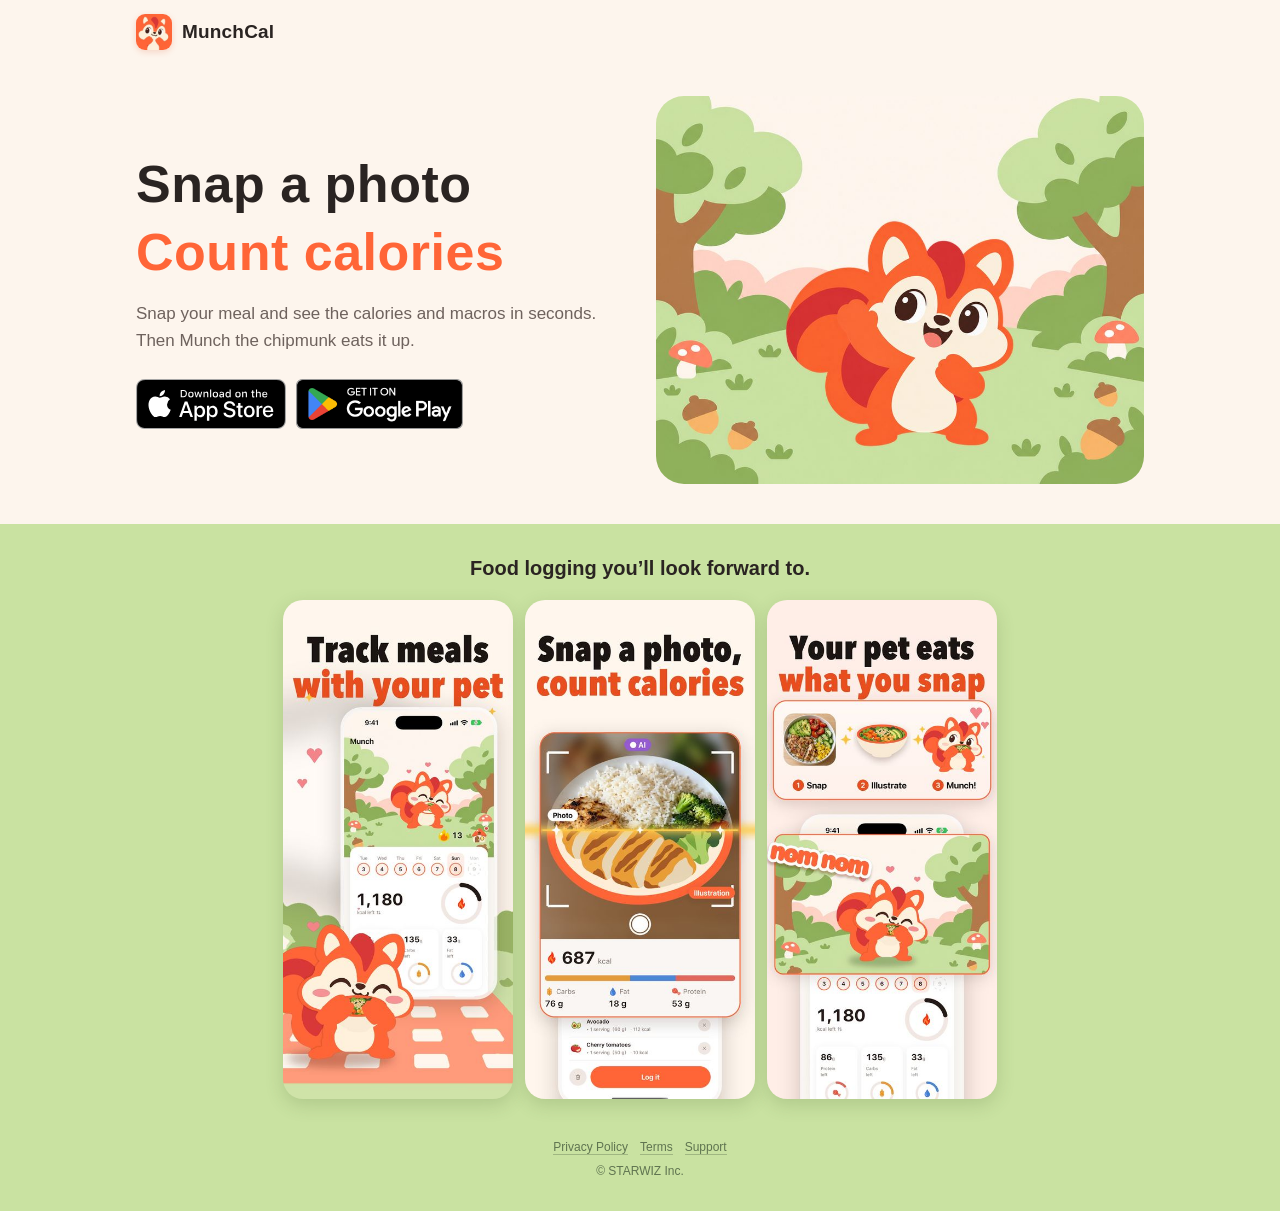
==== commit 499cbfa8: "MunchCal のリンクのページ：見出しの句読点を外し、説明を2行に、利用規約へのリンクを足す Co-Authored-By: Claude Opus 5.5 <noreply@anthropic." ====
--- a/munchcal/index.html
+++ b/munchcal/index.html
@@ -45,7 +45,7 @@
   .hero{max-width:1040px;margin:0 auto;padding:18px 16px 0;text-align:center}
   h1{font-size:36px;line-height:1.3;margin:0;font-weight:800;letter-spacing:.01em}
   h1 em{font-style:normal;color:var(--brand)}
-  .lead{font-size:15px;color:var(--sub);margin:14px auto 0;max-width:24em}
+  .lead{font-size:15px;color:var(--sub);margin:14px auto 0}
   .badges{display:flex;justify-content:center;align-items:center;flex-wrap:wrap;gap:10px;margin:24px 0 0}
   .badges a{display:block;line-height:0;border-radius:10px;-webkit-tap-highlight-color:transparent}
   .badges a:active{opacity:.75}
@@ -81,8 +81,8 @@
 </header>
 <section class="hero">
   <div>
-    <h1 id="h1">撮るだけで、<br><em>カロリー計算。</em></h1>
-    <p class="lead" id="lead">写真を撮るだけで、AIがカロリーとPFCを計算。記録した料理は、相棒のシマリス「マンチ」がパクッと食べてくれます。</p>
+    <h1 id="h1">撮るだけで<br><em>カロリー計算</em></h1>
+    <p class="lead" id="lead">写真を撮るだけで、AIがカロリーとPFCを計算。<br>撮ったごはんは、シマリスのマンチがパクッ。</p>
     <div class="badges" id="badges">
       <a id="ios" href="https://apps.apple.com/app/id6827327851" aria-label="App Store からダウンロード"><img id="iosImg" src="/img/badges/appstore-ja.svg" alt="App Store からダウンロード" height="50"></a>
       <a id="android" href="https://play.google.com/store/apps/details?id=jp.co.starwiz.pakumi" aria-label="Google Play で手に入れよう"><img id="andImg" src="/img/badges/googleplay-ja.png" alt="Google Play で手に入れよう" height="50"></a>
@@ -99,7 +99,7 @@
   </div>
 </section>
 <footer>
-  <a href="/privacy.html" id="privacy">プライバシーポリシー</a>　<a href="/support.html" id="support">サポート</a><br>
+  <a href="/privacy.html" id="privacy">プライバシーポリシー</a>　<a href="/terms.html" id="terms">利用規約</a>　<a href="/support.html" id="support">サポート</a><br>
   © STARWIZ Inc.
 </footer>
 <script>
@@ -142,8 +142,8 @@
   if (!ja) {
     document.documentElement.lang = 'en';
     document.title = 'MunchCal: AI Calorie Tracker';
-    $('h1').innerHTML = 'Snap a photo.<br><em>Count calories.</em>';
-    $('lead').textContent = 'Snap your meal and see the calories and macros in seconds. Then Munch, your chipmunk buddy, eats it up.';
+    $('h1').innerHTML = 'Snap a photo<br><em>Count calories</em>';
+    $('lead').innerHTML = 'Snap your meal and see the calories and macros in seconds.<br>Then Munch the chipmunk eats it up.';
     $('h2').textContent = 'Food logging you’ll look forward to.';
     $('hero').alt = 'Munch the chipmunk waving';
     $('iosImg').src = '/img/badges/appstore-en.svg'; $('iosImg').alt = 'Download on the App Store'; $('ios').setAttribute('aria-label', 'Download on the App Store');
@@ -151,7 +151,7 @@
     var shots = $('shots').getElementsByTagName('img');
     var alts = ['Log meals with your pet', 'Snap to count calories', 'Your pet eats what you eat'];
     for (var i = 0; i < shots.length; i++) { shots[i].src = '/img/munchcal/ss-en-' + (i + 1) + '.jpg'; shots[i].alt = alts[i]; }
-    $('privacy').textContent = 'Privacy Policy'; $('support').textContent = 'Support';
+    $('privacy').textContent = 'Privacy Policy'; $('terms').textContent = 'Terms'; $('support').textContent = 'Support';
   }
 
   // ---- 開いた数の記録（個人を特定する情報は送らない） ----
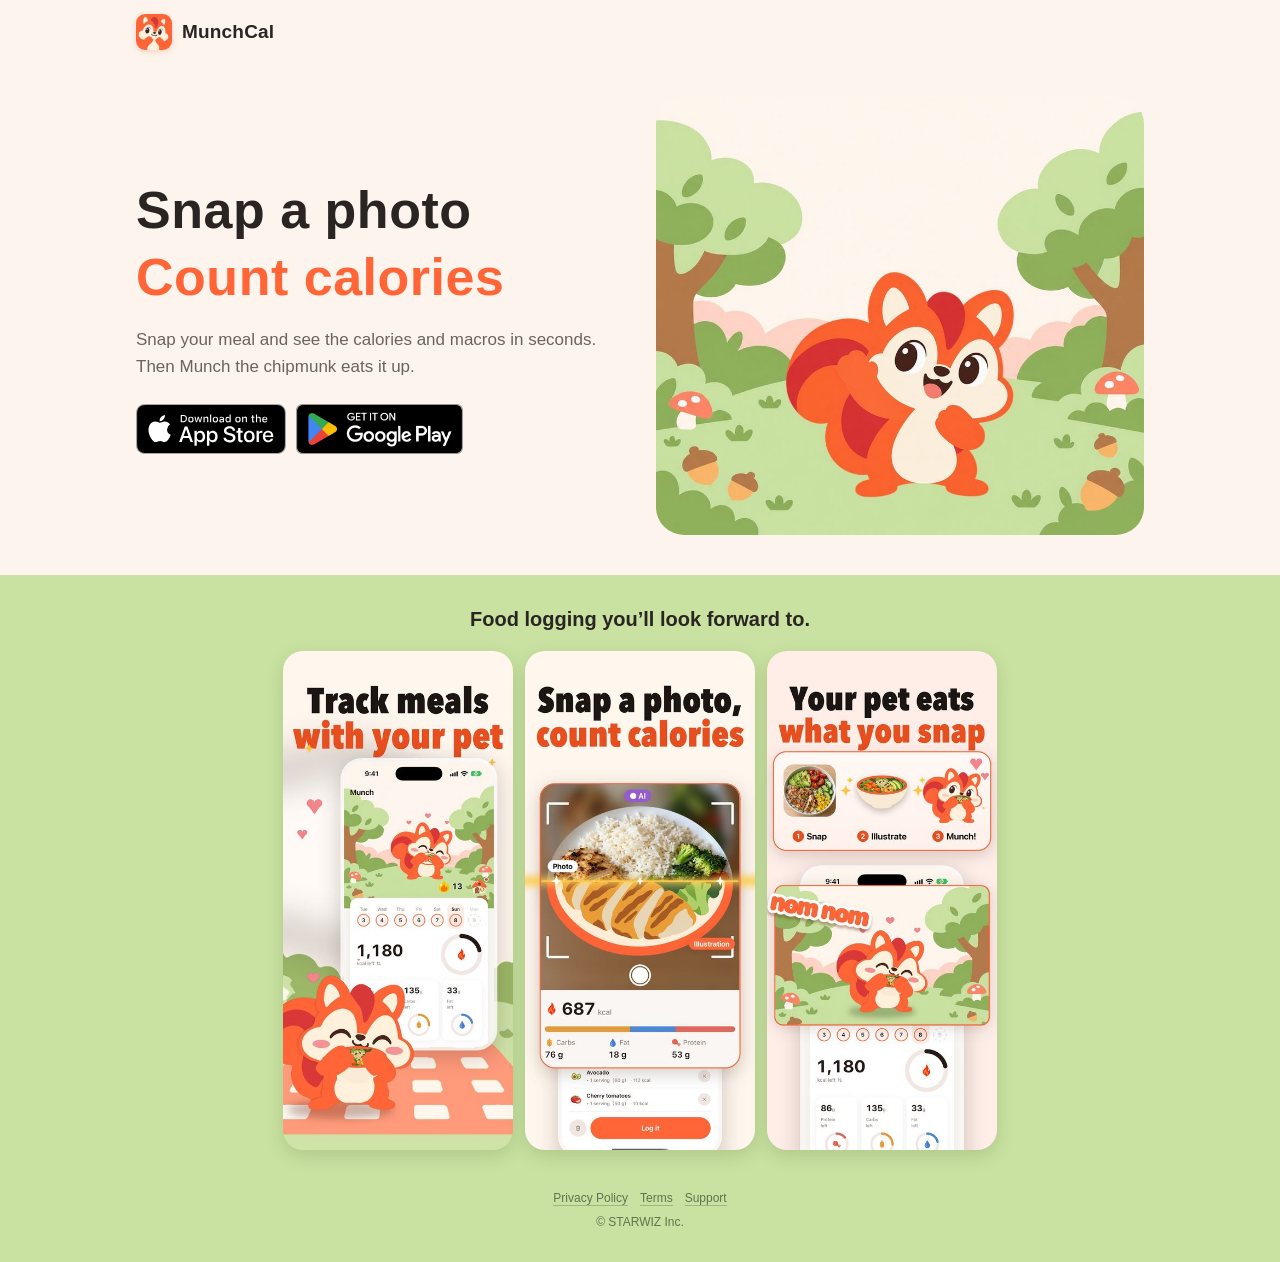
==== commit b2a35bf6: "MunchCal のリンクのページ：場面の絵の木の上を切らない 背景の絵を下だけでなく木の上まで使い、木より上の空だけを少し切る。空の色はページの背景と同じなのでつながる。  Co-Authored-" ====
--- a/munchcal/index.html
+++ b/munchcal/index.html
@@ -52,7 +52,7 @@
   .badges img{height:50px;width:auto}
   .badges.one img{height:60px}
   .scene{margin:20px -16px 0}
-  .scene img{width:100%;height:auto;aspect-ratio:900/715}
+  .scene img{width:100%;height:auto;aspect-ratio:900/809}
   .shots-wrap{background:var(--grass);padding:4px 0 32px}
   .shots-wrap h2{font-size:20px;text-align:center;margin:0 0 16px;padding:24px 16px 0}
   .shots{display:flex;gap:12px;overflow-x:auto;scroll-snap-type:x mandatory;padding:0 16px 4px;max-width:1040px;margin:0 auto;scrollbar-width:none}
@@ -88,7 +88,7 @@
       <a id="android" href="https://play.google.com/store/apps/details?id=jp.co.starwiz.pakumi" aria-label="Google Play で手に入れよう"><img id="andImg" src="/img/badges/googleplay-ja.png" alt="Google Play で手に入れよう" height="50"></a>
     </div>
   </div>
-  <div class="scene"><img id="hero" src="/img/munchcal/hero.jpg" width="900" height="715" alt="手をふるシマリスのマンチ"></div>
+  <div class="scene"><img id="hero" src="/img/munchcal/hero.jpg" width="900" height="809" alt="手をふるシマリスのマンチ"></div>
 </section>
 <section class="shots-wrap">
   <h2 id="h2">食事の記録が、毎日の楽しみに。</h2>
